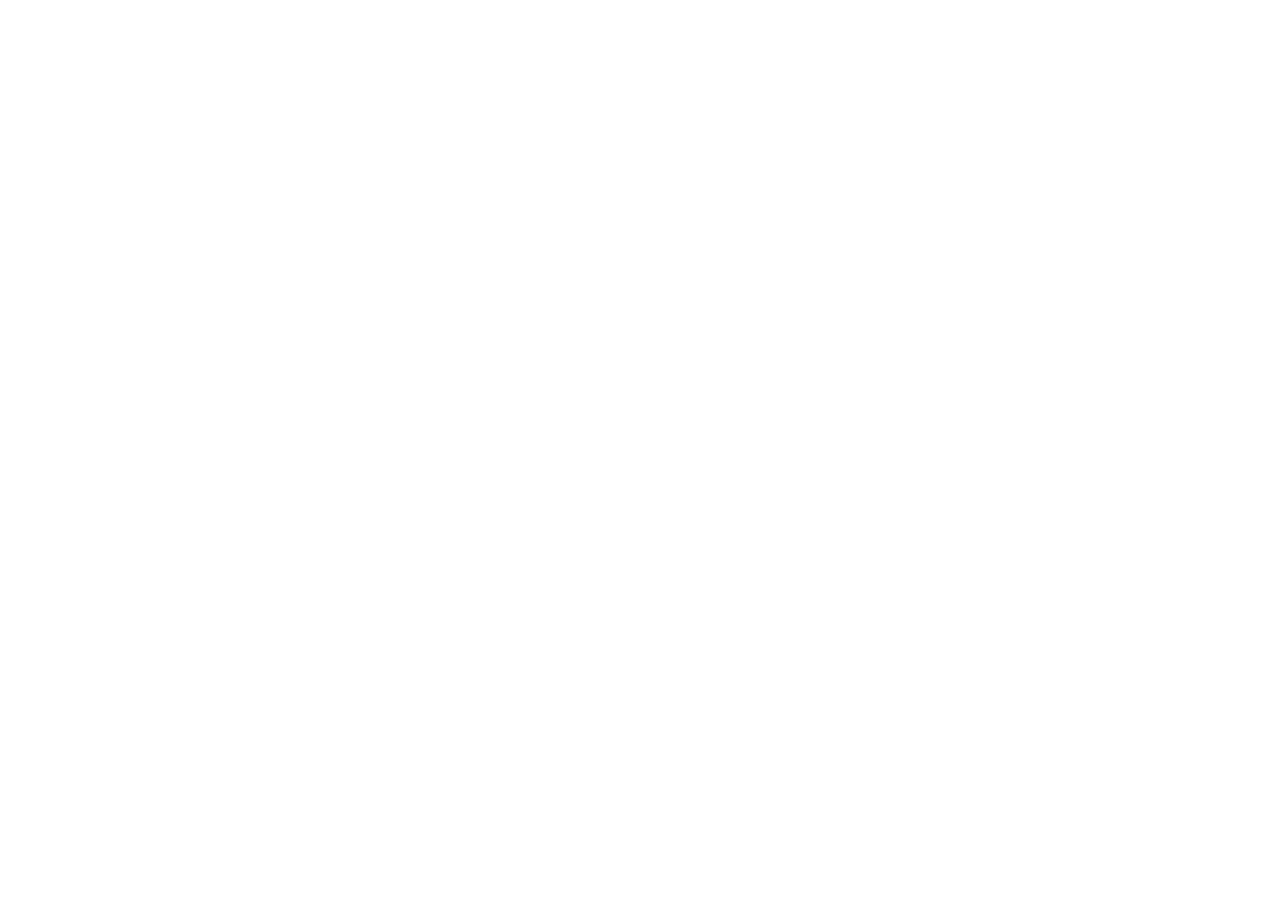
==== index.html @ af18ba54 "add: primeros archivos del proyecto" ====
<!DOCTYPE html>
<html lang="en">
<head>
    <meta charset="UTF-8">
    <meta name="viewport" content="width=device-width, initial-scale=1.0">
    <title>Clase CSS</title>
</head>
<body>
    
</body>
</html>
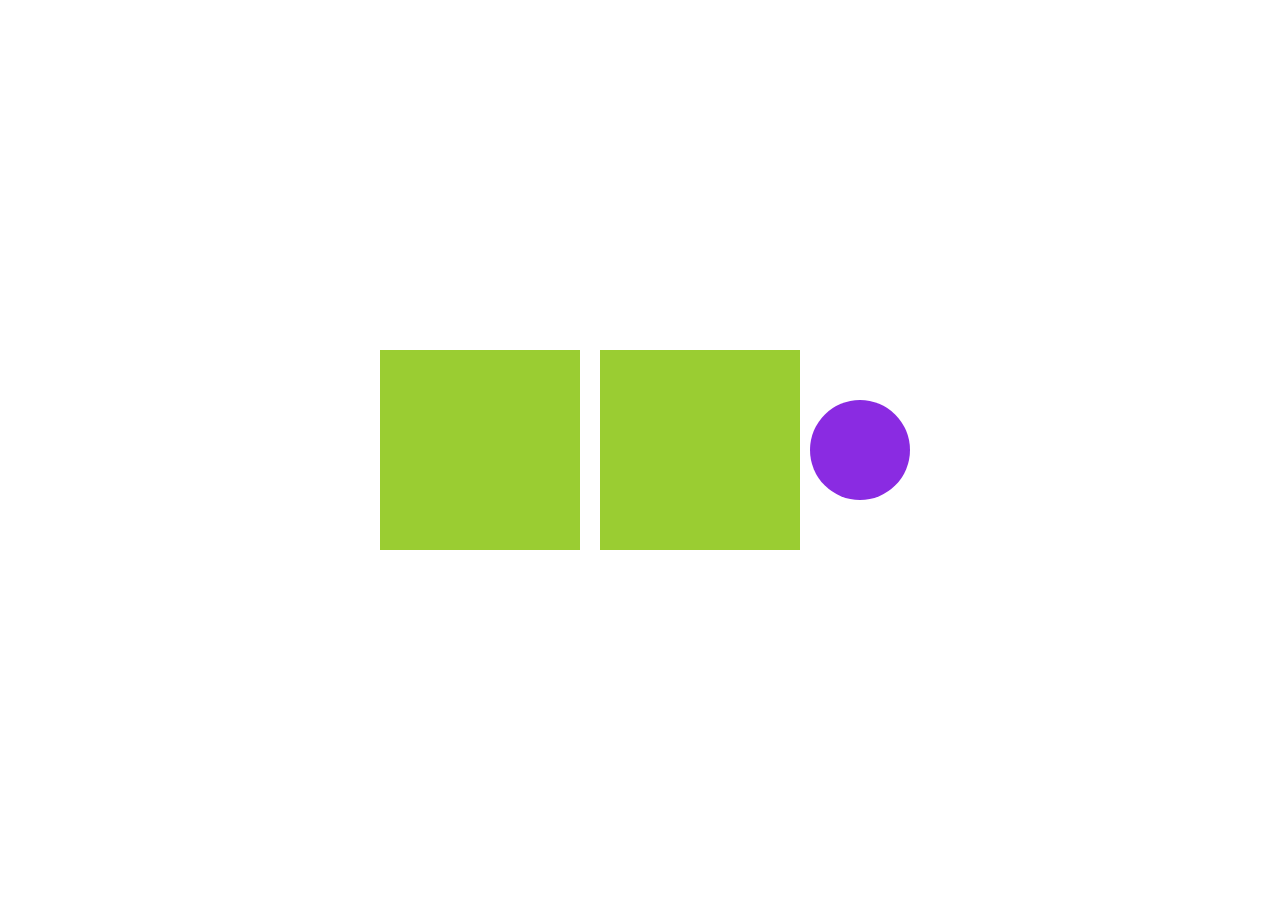
==== commit 2ab97d15: "add: creación de primer animación" ====
--- a/index.html
+++ b/index.html
@@ -1,11 +1,17 @@
 <!DOCTYPE html>
-<html lang="en">
+<html lang="es">
 <head>
     <meta charset="UTF-8">
     <meta name="viewport" content="width=device-width, initial-scale=1.0">
     <title>Clase CSS</title>
+    <link rel="stylesheet" href="style.css">
 </head>
 <body>
-    
-</body>
-</html>
+    <div class="box">
+    </div>
+    <div class="box">
+    </div>
+    <div class="ball">
+    </div>
+    </body>
+    </html>
--- a/style.css
+++ b/style.css
@@ -0,0 +1,47 @@
+*{
+    margin: 0;
+    padding: 0;
+    box-sizing: border-box;
+    font-family: 'Gill Sans', 'Gill Sans MT', Calibri, 'Trebuchet MS', sans-serif;
+}
+
+body{
+    display: flex;
+    justify-content: center;
+    align-items: center;
+    min-height: 100vh;
+}
+
+.box{
+    background-color: yellowgreen;
+    height: 200px;
+    margin: 10px;
+    width: 200px;
+    transition: all linear;
+}
+
+.box:hover {
+    background-color: black;
+    transform: scale(1.1) rotate(2deg);
+}
+
+.ball {
+    height: 100px;
+    width: 100px;
+    background-color: blueviolet;
+    border-radius: 50%;
+    animation: rebotar 1s infinite alternate linear;
+}
+
+@keyframes rebotar {
+    0% {
+        transform: translateY(0px) scale(1);
+        background-color: tomato;
+    }
+
+    100% {
+        transform: translateY(-200px) scale(2);
+        background-color: aquamarine;
+    }
+}
+
